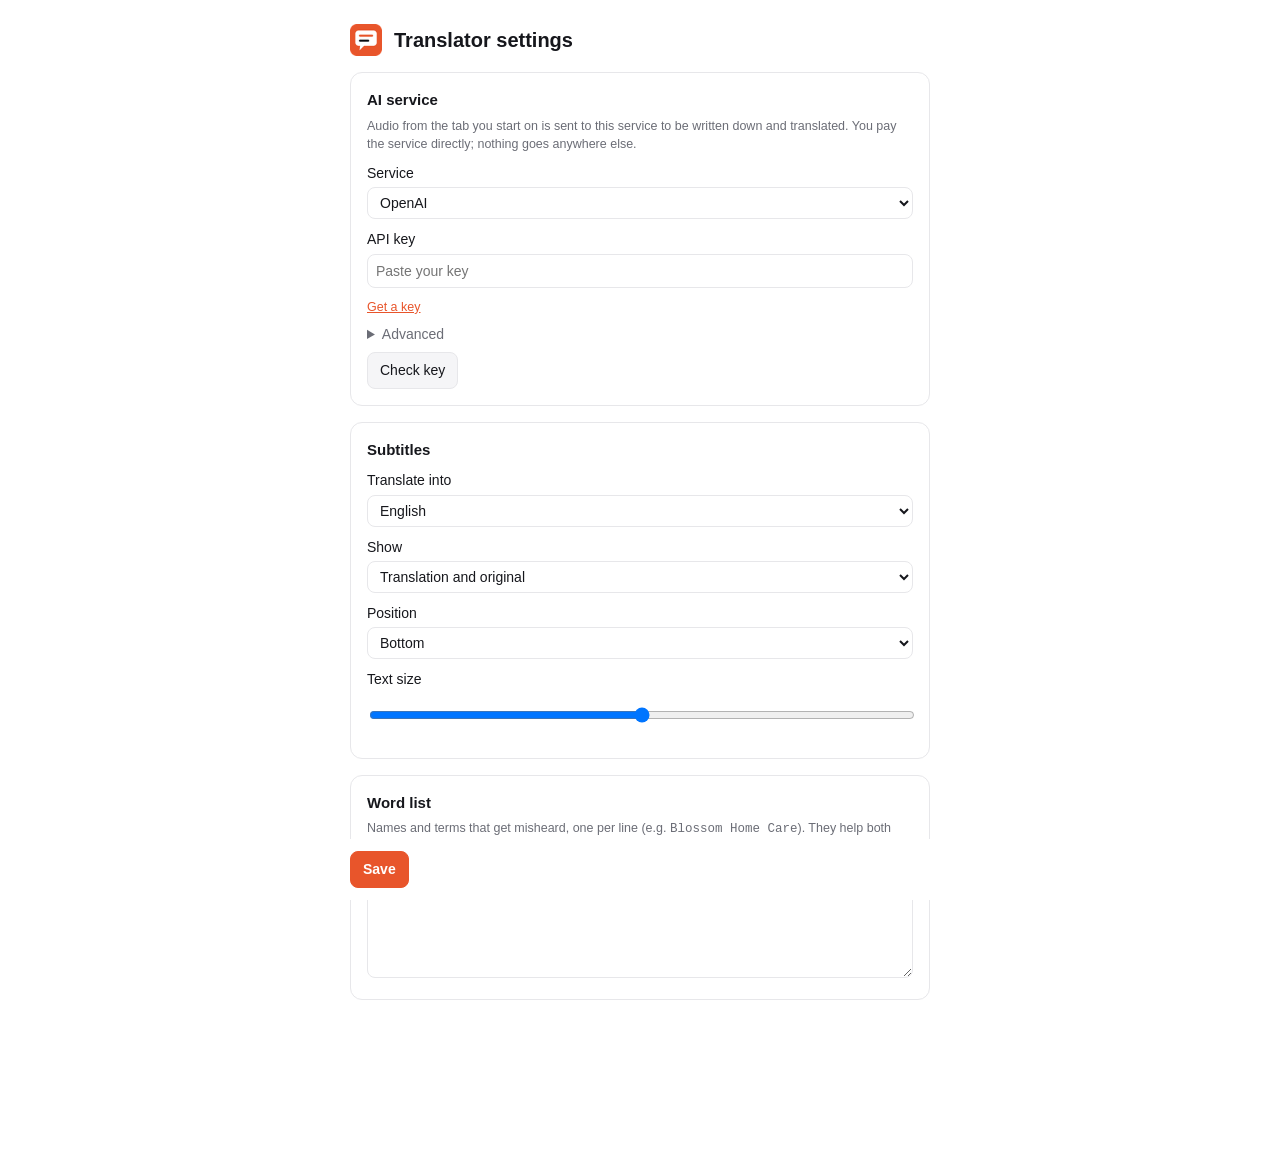
==== options.html @ 6729faab "Translator: Chrome extension for live tab subtitles, transcripts and notes Captures a tab's audio, c" ====
<!doctype html>
<html lang="en">
<head>
  <meta charset="utf-8">
  <title>Settings – Translator</title>
  <link rel="stylesheet" href="ui.css">
</head>
<body class="options">
  <main>
    <header>
      <img src="icons/icon48.png" alt="" width="32" height="32">
      <h1>Translator settings</h1>
    </header>

    <section>
      <h2>AI service</h2>
      <p class="hint">Audio from the tab you start on is sent to this service to be written down and translated. You pay the service directly; nothing goes anywhere else.</p>
      <label>Service
        <select id="provider"></select>
      </label>
      <label>API key
        <input id="apiKey" type="password" autocomplete="off" spellcheck="false" placeholder="Paste your key">
      </label>
      <p class="hint"><a id="keyLink" href="#" target="_blank" rel="noopener">Get a key</a></p>
      <details id="advanced">
        <summary>Advanced</summary>
        <label>Base URL
          <input id="baseUrl" type="url" spellcheck="false">
        </label>
        <label>Speech-to-text model
          <input id="hearModel" spellcheck="false">
        </label>
        <label>Translation and notes model
          <input id="chatModel" spellcheck="false">
        </label>
      </details>
      <div class="row">
        <button id="check">Check key</button>
        <span id="checkResult"></span>
      </div>
    </section>

    <section>
      <h2>Subtitles</h2>
      <label>Translate into
        <select id="targetLang"></select>
      </label>
      <label>Show
        <select id="subtitleMode">
          <option value="both">Translation and original</option>
          <option value="translation">Translation only</option>
          <option value="original">Original only (no translation)</option>
        </select>
      </label>
      <label>Position
        <select id="position">
          <option value="bottom">Bottom</option>
          <option value="top">Top</option>
        </select>
      </label>
      <label>Text size <span id="fontSizeValue"></span>
        <input id="fontSize" type="range" min="14" max="40" step="1">
      </label>
    </section>

    <section>
      <h2>Word list</h2>
      <p class="hint">Names and terms that get misheard, one per line (e.g. <code>Blossom Home Care</code>). They help both recognition and translation.</p>
      <textarea id="wordList" rows="5" spellcheck="false"></textarea>
    </section>

    <div class="row sticky">
      <button id="save" class="primary">Save</button>
      <span id="saved"></span>
    </div>
  </main>
  <script type="module" src="options.js"></script>
</body>
</html>
---- ui.css ----
:root {
  --accent: #e8552b;
  --accent-dark: #c84418;
  --bg: #ffffff;
  --fg: #16171c;
  --muted: #6b6d76;
  --line: #e7e7ea;
  --soft: #f5f5f7;
  --ok: #1d8a4e;
  --bad: #c62828;
  color-scheme: light dark;
}
@media (prefers-color-scheme: dark) {
  :root { --bg: #17181c; --fg: #ececf0; --muted: #9a9ca6; --line: #2c2d33; --soft: #222329; }
}
* { box-sizing: border-box; }
body {
  margin: 0; background: var(--bg); color: var(--fg);
  font: 14px/1.45 -apple-system, "Segoe UI", Roboto, "Noto Sans", sans-serif;
}
button, select, input, textarea { font: inherit; color: inherit; }
button {
  border: 1px solid var(--line); background: var(--soft); border-radius: 8px;
  padding: 7px 12px; cursor: pointer;
}
button:hover { border-color: var(--muted); }
button:disabled { opacity: 0.6; cursor: default; }
button.primary { background: var(--accent); border-color: var(--accent); color: #fff; font-weight: 600; }
button.primary:hover { background: var(--accent-dark); }
button.primary.danger { background: var(--fg); border-color: var(--fg); color: var(--bg); }
button.link { border: 0; background: none; padding: 0; color: var(--accent); text-align: left; }
a { color: var(--accent); }
select, input, textarea {
  border: 1px solid var(--line); border-radius: 8px; background: var(--bg); padding: 6px 8px;
}
.hint { color: var(--muted); font-size: 12.5px; margin: 6px 0; }
.error { color: var(--bad); font-size: 13px; margin-top: 8px; }
.row { display: flex; align-items: center; gap: 10px; }
.ok { color: var(--ok); }
.bad { color: var(--bad); }

/* Popup */
body.popup { width: 400px; }
.popup header { display: flex; align-items: center; gap: 8px; padding: 12px 14px 0; }
.popup header h1 { font-size: 15px; margin: 0; flex: 1; }
.popup header a { font-size: 13px; }
.controls { padding: 10px 14px; }
.controls .row { justify-content: space-between; }
.lang { font-size: 13px; color: var(--muted); display: flex; align-items: center; gap: 6px; }
.lang select { max-width: 160px; }
.status { font-size: 13px; color: var(--muted); margin-bottom: 8px; }
.status::before { content: "●"; margin-right: 6px; color: var(--line); }
.status.listening::before, .status.starting::before { color: var(--accent); }
.status.error::before { color: var(--bad); }
.viewing { margin: 0 14px 6px; padding: 6px 10px; background: var(--soft); border-radius: 8px; font-size: 13px; }
.tabs { display: flex; gap: 4px; padding: 0 14px; border-bottom: 1px solid var(--line); }
.tabs button { border: 0; background: none; border-radius: 0; padding: 8px 10px; color: var(--muted); border-bottom: 2px solid transparent; }
.tabs button.active { color: var(--fg); border-bottom-color: var(--accent); }
.pane { height: 300px; overflow: auto; padding: 8px 14px; }
#transcript { padding: 0; }
#lines { list-style: none; margin: 0; padding: 8px 14px; height: 100%; overflow: auto; }
#lines li { padding: 6px 0; border-bottom: 1px solid var(--line); }
#lines .time { font-size: 11px; color: var(--muted); font-variant-numeric: tabular-nums; }
#lines .tr { color: var(--accent-dark); margin-top: 2px; }
@media (prefers-color-scheme: dark) { #lines .tr { color: #ff9a76; } }
#transcript .hint { padding: 0 14px; }
.notes h2, .notes h3 { font-size: 14px; margin: 12px 0 4px; }
.notes ul, .notes ol { margin: 4px 0; padding-left: 18px; }
.notes p { margin: 4px 0; }
#historyList { list-style: none; margin: 0; padding: 0; }
#historyList li { padding: 6px 0; border-bottom: 1px solid var(--line); font-size: 13px; }
.popup footer { display: flex; gap: 8px; justify-content: flex-end; padding: 10px 14px; border-top: 1px solid var(--line); }

/* Options */
body.options main { max-width: 620px; margin: 0 auto; padding: 24px 20px 80px; }
.options header { display: flex; align-items: center; gap: 12px; }
.options h1 { font-size: 20px; margin: 0; }
.options h2 { font-size: 15px; margin: 0 0 6px; }
.options section { border: 1px solid var(--line); border-radius: 12px; padding: 16px; margin-top: 16px; }
.options label { display: flex; flex-direction: column; gap: 4px; margin: 10px 0; font-weight: 500; }
.options label input, .options label select, .options textarea { width: 100%; font-weight: 400; }
.options details { margin: 8px 0; }
.options summary { cursor: pointer; color: var(--muted); }
.sticky { position: sticky; bottom: 0; background: var(--bg); padding: 12px 0; margin-top: 16px; }
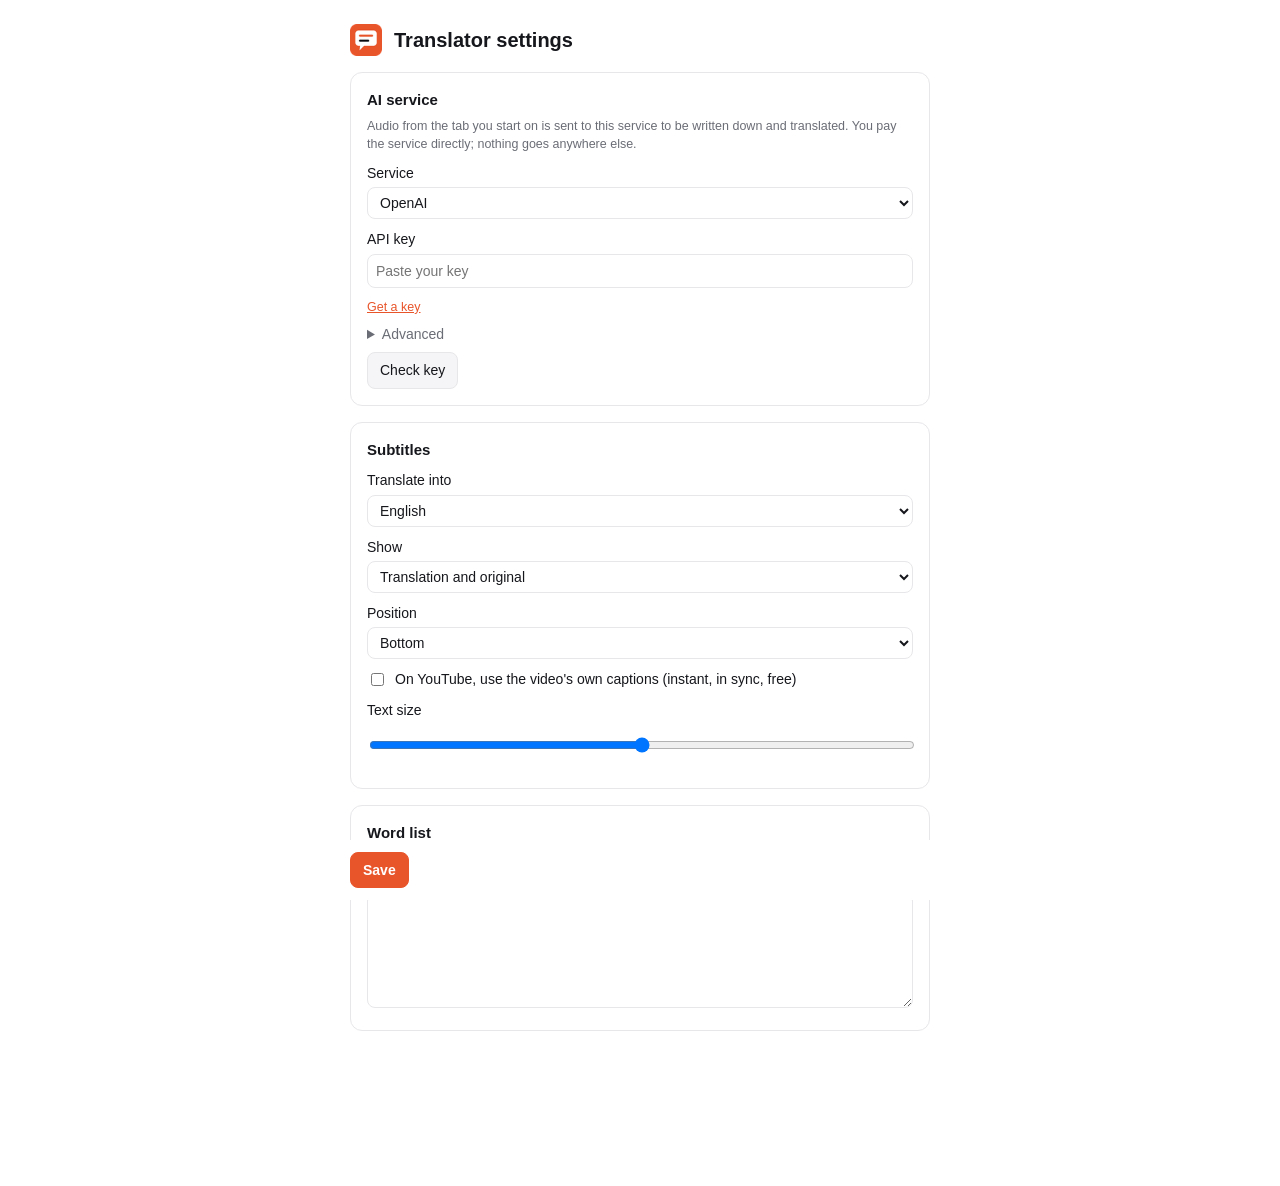
==== commit 9c25c4f2: "YouTube caption mode, and fewer missed lines when listening YouTube: read the captions the player do" ====
--- a/options.html
+++ b/options.html
@@ -58,6 +58,7 @@
           <option value="top">Top</option>
         </select>
       </label>
+      <label class="check"><input id="youtubeCaptions" type="checkbox"> On YouTube, use the video's own captions (instant, in sync, free)</label>
       <label>Text size <span id="fontSizeValue"></span>
         <input id="fontSize" type="range" min="14" max="40" step="1">
       </label>
--- a/ui.css
+++ b/ui.css
@@ -82,3 +82,6 @@
 .options details { margin: 8px 0; }
 .options summary { cursor: pointer; color: var(--muted); }
 .sticky { position: sticky; bottom: 0; background: var(--bg); padding: 12px 0; margin-top: 16px; }
+.options label.check { flex-direction: row; align-items: center; gap: 8px; font-weight: 400; }
+.options label.check input { width: auto; }
+.status.youtube::before { color: var(--accent); }
